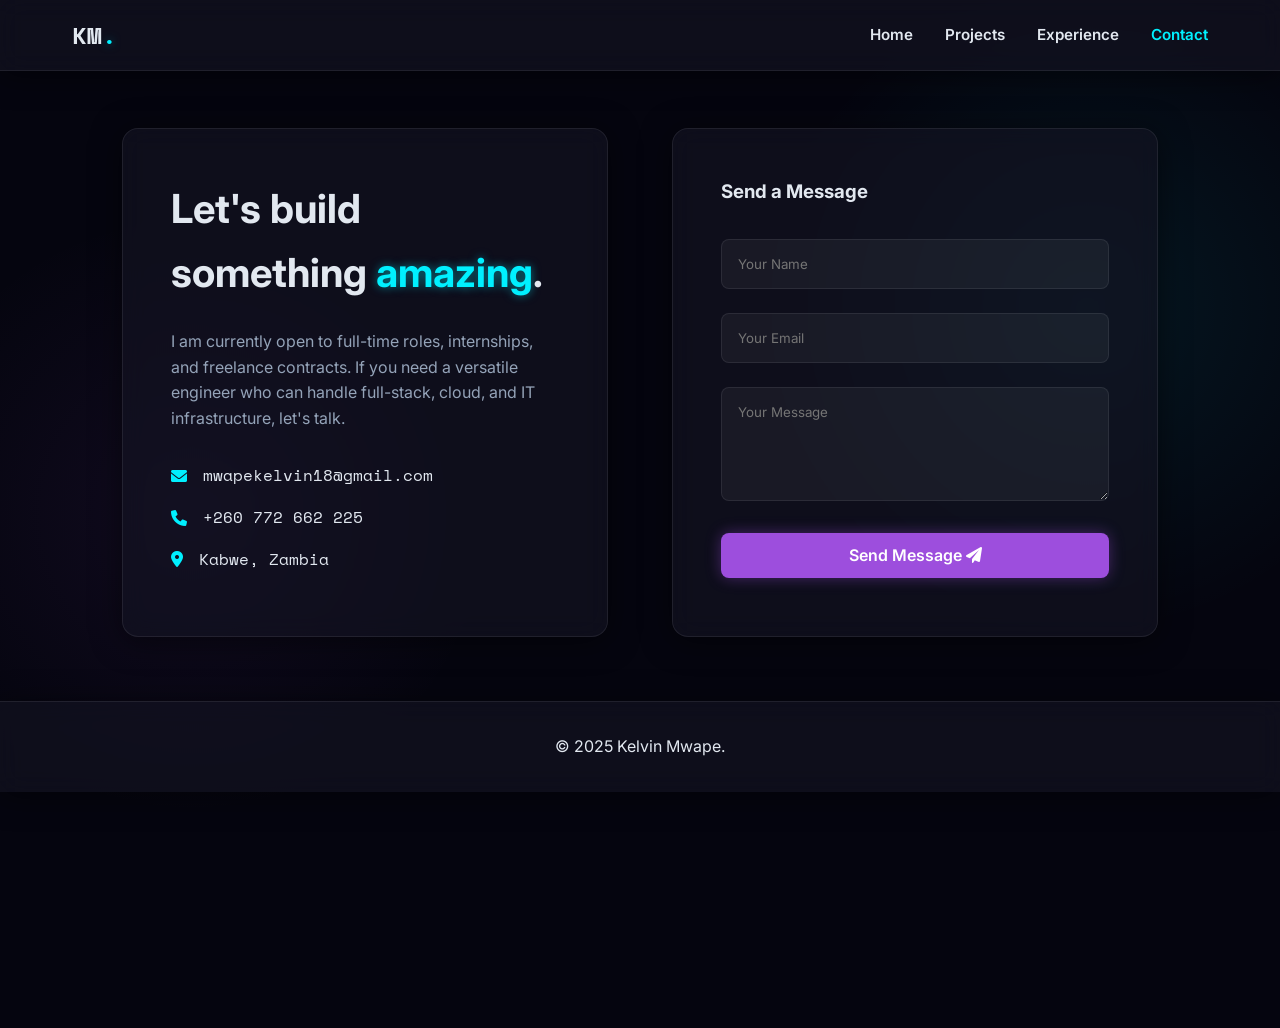
==== contact.html @ 77f8a7f3 "Complete multi-page elite portfolio" ====
<!DOCTYPE html>
<html lang="en">
<head>
  <meta charset="UTF-8">
  <title>Contact | Kelvin Mwape</title>
  <link rel="stylesheet" href="https://cdnjs.cloudflare.com/ajax/libs/font-awesome/6.0.0-beta3/css/all.min.css">
  <link href="https://fonts.googleapis.com/css2?family=Inter:wght@400;600;800&family=Space+Mono&display=swap" rel="stylesheet">
  <link rel="stylesheet" href="css/style.css">
</head>
<body>
  <nav class="navbar glass">
    <div class="nav-container">
      <a href="index.html" class="logo">KM<span class="neon-text">.</span></a>
      <ul class="nav-links">
        <li><a href="index.html">Home</a></li>
        <li><a href="projects.html">Projects</a></li>
        <li><a href="experience.html">Experience</a></li>
        <li><a href="contact.html" class="active">Contact</a></li>
      </ul>
      <div class="hamburger" id="hamburger"><i class="fas fa-bars"></i></div>
    </div>
  </nav>

  <main class="page-container page-transition contact-layout">
    <div class="contact-info glass">
      <h1>Let's build something <span class="neon-text">amazing</span>.</h1>
      <p>I am currently open to full-time roles, internships, and freelance contracts. If you need a versatile engineer who can handle full-stack, cloud, and IT infrastructure, let's talk.</p>
      
      <div class="info-item"><i class="fas fa-envelope"></i> mwapekelvin18@gmail.com</div>
      <div class="info-item"><i class="fas fa-phone"></i> +260 772 662 225</div>
      <div class="info-item"><i class="fas fa-map-marker-alt"></i> Kabwe, Zambia</div>
    </div>

    <form class="contact-form glass" action="https://formspree.io/f/YOUR_FORMSPREE_ID" method="POST">
      <h3>Send a Message</h3>
      <div class="input-group">
        <input type="text" name="name" placeholder="Your Name" required>
      </div>
      <div class="input-group">
        <input type="email" name="email" placeholder="Your Email" required>
      </div>
      <div class="input-group">
        <textarea name="message" rows="5" placeholder="Your Message" required></textarea>
      </div>
      <button type="submit" class="btn-primary full-width">Send Message <i class="fas fa-paper-plane"></i></button>
    </form>
  </main>

  <footer class="footer glass"><p>© 2025 Kelvin Mwape.</p></footer>
  <script src="js/main.js"></script>
</body>
</html>
---- css/style.css ----
:root {
  --bg: #05050f;
  --bg-card: rgba(20, 20, 35, 0.6);
  --text: #e2e8f0;
  --text-muted: #94a3b8;
  --neon-blue: #00f0ff;
  --neon-purple: #9d4edd;
  --border: rgba(255, 255, 255, 0.08);
  --font-main: 'Inter', sans-serif;
  --font-mono: 'Space Mono', monospace;
}

* { margin: 0; padding: 0; box-sizing: border-box; }

body {
  background-color: var(--bg);
  background-image: 
    radial-gradient(circle at 15% 50%, rgba(157, 78, 221, 0.08), transparent 25%),
    radial-gradient(circle at 85% 30%, rgba(0, 240, 255, 0.08), transparent 25%);
  color: var(--text);
  font-family: var(--font-main);
  line-height: 1.6;
  min-height: 100vh;
  overflow-x: hidden;
}

a { text-decoration: none; color: inherit; }
.neon-text { color: var(--neon-blue); text-shadow: 0 0 10px rgba(0, 240, 255, 0.5); }

.glass {
  background: var(--bg-card);
  backdrop-filter: blur(12px);
  -webkit-backdrop-filter: blur(12px);
  border: 1px solid var(--border);
  border-radius: 16px;
  box-shadow: 0 4px 30px rgba(0, 0, 0, 0.5);
}

.navbar {
  position: fixed; top: 0; left: 0; width: 100%; z-index: 1000;
  border-radius: 0; border-top: none; border-left: none; border-right: none;
  border-bottom: 1px solid var(--border);
}
.nav-container {
  max-width: 1200px; margin: 0 auto; padding: 1rem 2rem;
  display: flex; justify-content: space-between; align-items: center;
}
.logo { font-family: var(--font-mono); font-size: 1.5rem; font-weight: 700; }
.nav-links { display: flex; gap: 2rem; list-style: none; }
.nav-links a { font-weight: 600; transition: color 0.3s; font-size: 0.95rem; }
.nav-links a:hover, .nav-links a.active { color: var(--neon-blue); }
.hamburger { display: none; cursor: pointer; font-size: 1.5rem; }

.hero {
  min-height: 100vh; display: flex; align-items: center; justify-content: center;
  padding: 8rem 2rem 4rem;
}
.hero-content {
  max-width: 1100px; display: grid; grid-template-columns: 1fr 1fr;
  gap: 4rem; align-items: center;
}
.greeting { font-family: var(--font-mono); color: var(--neon-purple); margin-bottom: 1rem; display: block; }
.glitch { font-size: 4rem; font-weight: 800; line-height: 1.1; margin-bottom: 1rem; }
.role { font-size: 1.5rem; font-weight: 400; color: var(--text-muted); margin-bottom: 1.5rem; }
.bio { font-size: 1.1rem; color: var(--text-muted); margin-bottom: 2rem; max-width: 500px; }

.hero-cta { display: flex; gap: 1rem; }
.btn-primary, .btn-outline {
  padding: 0.8rem 2rem; border-radius: 8px; font-weight: 600;
  transition: all 0.3s ease; cursor: pointer; font-family: var(--font-main); font-size: 1rem;
}
.btn-primary { background: var(--neon-purple); color: white; border: none; box-shadow: 0 0 15px rgba(157, 78, 221, 0.4); }
.btn-primary:hover { background: #b562ff; box-shadow: 0 0 25px rgba(157, 78, 221, 0.7); }
.btn-outline { background: transparent; border: 1px solid var(--neon-blue); color: var(--neon-blue); }
.btn-outline:hover { background: rgba(0, 240, 255, 0.1); }

.hero-avatar {
  position: relative; width: 100%; max-width: 350px; aspect-ratio: 1;
  border-radius: 50%; padding: 10px; justify-self: center;
}
.hero-avatar img { width: 100%; height: 100%; object-fit: cover; border-radius: 50%; position: relative; z-index: 2; }
.avatar-glow {
  position: absolute; top: 0; left: 0; width: 100%; height: 100%;
  border-radius: 50%; background: conic-gradient(var(--neon-blue), var(--neon-purple), var(--neon-blue));
  filter: blur(20px); z-index: 1; animation: spin 4s linear infinite;
}

.stats-section {
  max-width: 1100px; margin: 0 auto 4rem; padding: 0 2rem;
  display: grid; grid-template-columns: repeat(3, 1fr); gap: 2rem; text-align: center;
}
.stat-box { padding: 2rem; }
.stat-box h3 { font-size: 2.5rem; color: var(--neon-blue); font-family: var(--font-mono); }
.stat-box p { color: var(--text-muted); text-transform: uppercase; letter-spacing: 1px; font-size: 0.9rem; }

.page-container { max-width: 1100px; margin: 8rem auto 4rem; padding: 0 2rem; }
.page-title { font-size: 3rem; margin-bottom: 0.5rem; }
.page-subtitle { color: var(--text-muted); margin-bottom: 3rem; font-family: var(--font-mono); }

.projects-grid { display: grid; grid-template-columns: repeat(auto-fit, minmax(300px, 1fr)); gap: 2rem; }
.project-card { padding: 2rem; cursor: pointer; transition: transform 0.3s, box-shadow 0.3s; }
.project-card:hover { transform: translateY(-5px); box-shadow: 0 10px 30px rgba(0, 240, 255, 0.1); border-color: var(--neon-blue); }
.project-icon { font-size: 2rem; color: var(--neon-purple); margin-bottom: 1rem; }
.project-card h3 { font-size: 1.3rem; margin-bottom: 0.5rem; }
.project-card p { color: var(--text-muted); font-size: 0.9rem; font-family: var(--font-mono); }

.modal {
  display: none; position: fixed; top: 0; left: 0; width: 100%; height: 100%;
  background: rgba(0, 0, 0, 0.8); backdrop-filter: blur(5px);
  z-index: 2000; align-items: center; justify-content: center; padding: 2rem;
}
.modal.active { display: flex; }
.modal-content { max-width: 600px; width: 100%; padding: 3rem; position: relative; animation: slideUp 0.3s ease; }
.close-btn { position: absolute; top: 1rem; right: 1.5rem; font-size: 2rem; cursor: pointer; color: var(--text-muted); }
.close-btn:hover { color: white; }

.timeline { position: relative; margin: 2rem 0 4rem; }
.timeline::before { content: ''; position: absolute; left: 0; top: 0; width: 2px; height: 100%; background: var(--border); }
.timeline-item { position: relative; padding-left: 3rem; margin-bottom: 3rem; }
.timeline-dot { position: absolute; left: -6px; top: 5px; width: 14px; height: 14px; border-radius: 50%; background: var(--neon-blue); box-shadow: 0 0 10px var(--neon-blue); }
.timeline-content { padding: 2rem; }
.timeline-content .date { font-family: var(--font-mono); color: var(--neon-purple); font-size: 0.9rem; }
.timeline-content h3 { margin: 0.5rem 0 0.2rem; }
.timeline-content h4 { color: var(--text-muted); font-weight: 400; margin-bottom: 1rem; }

.sub-title { font-size: 2rem; margin-bottom: 2rem; }
.certs-grid { display: grid; grid-template-columns: repeat(auto-fit, minmax(250px, 1fr)); gap: 1.5rem; }
.cert-card { padding: 1.5rem; display: flex; align-items: center; gap: 1rem; font-weight: 600; }
.cert-card i { font-size: 1.5rem; }

.contact-layout { display: grid; grid-template-columns: 1fr 1fr; gap: 4rem; }
.contact-info { padding: 3rem; }
.contact-info h1 { font-size: 2.5rem; margin-bottom: 1.5rem; }
.contact-info p { color: var(--text-muted); margin-bottom: 2rem; }
.info-item { display: flex; align-items: center; gap: 1rem; margin-bottom: 1rem; font-family: var(--font-mono); }
.info-item i { color: var(--neon-blue); }
.contact-form { padding: 3rem; }
.contact-form h3 { margin-bottom: 2rem; }
.input-group { margin-bottom: 1.5rem; }
.input-group input, .input-group textarea {
  width: 100%; padding: 1rem; background: rgba(255,255,255,0.05);
  border: 1px solid var(--border); border-radius: 8px; color: white;
  font-family: var(--font-main); resize: vertical;
}
.input-group input:focus, .input-group textarea:focus { outline: none; border-color: var(--neon-blue); background: rgba(0, 240, 255, 0.05); }
.full-width { width: 100%; }

.footer { text-align: center; padding: 2rem; margin-top: 4rem; border-radius: 0; border-bottom: none; border-left: none; border-right: none; }
.footer-socials a { margin: 0 0.5rem; color: var(--text-muted); font-size: 1.2rem; transition: color 0.3s; }
.footer-socials a:hover { color: var(--neon-blue); }

@keyframes spin { 100% { transform: rotate(360deg); } }
@keyframes slideUp { from { opacity: 0; transform: translateY(30px); } to { opacity: 1; transform: translateY(0); } }
.page-transition { animation: fadeIn 0.5s ease-out; }
@keyframes fadeIn { from { opacity: 0; transform: translateY(10px); } to { opacity: 1; transform: translateY(0); } }

@media (max-width: 900px) {
  .hero-content, .contact-layout { grid-template-columns: 1fr; text-align: center; gap: 2rem; }
  .hero-avatar { order: -1; max-width: 250px; }
  .bio { margin: 0 auto 2rem; }
  .hero-cta { justify-content: center; }
  .glitch { font-size: 3rem; }
  .nav-links {
    display: none; position: absolute; top: 100%; left: 0; width: 100%;
    background: var(--bg-card); flex-direction: column; padding: 2rem; gap: 1.5rem;
    border-bottom: 1px solid var(--border);
  }
  .nav-links.active { display: flex; }
  .hamburger { display: block; }
  .stats-section { grid-template-columns: 1fr; }
  .timeline::before { left: 20px; }
  .timeline-item { padding-left: 4rem; }
  .timeline-dot { left: 13px; }
}
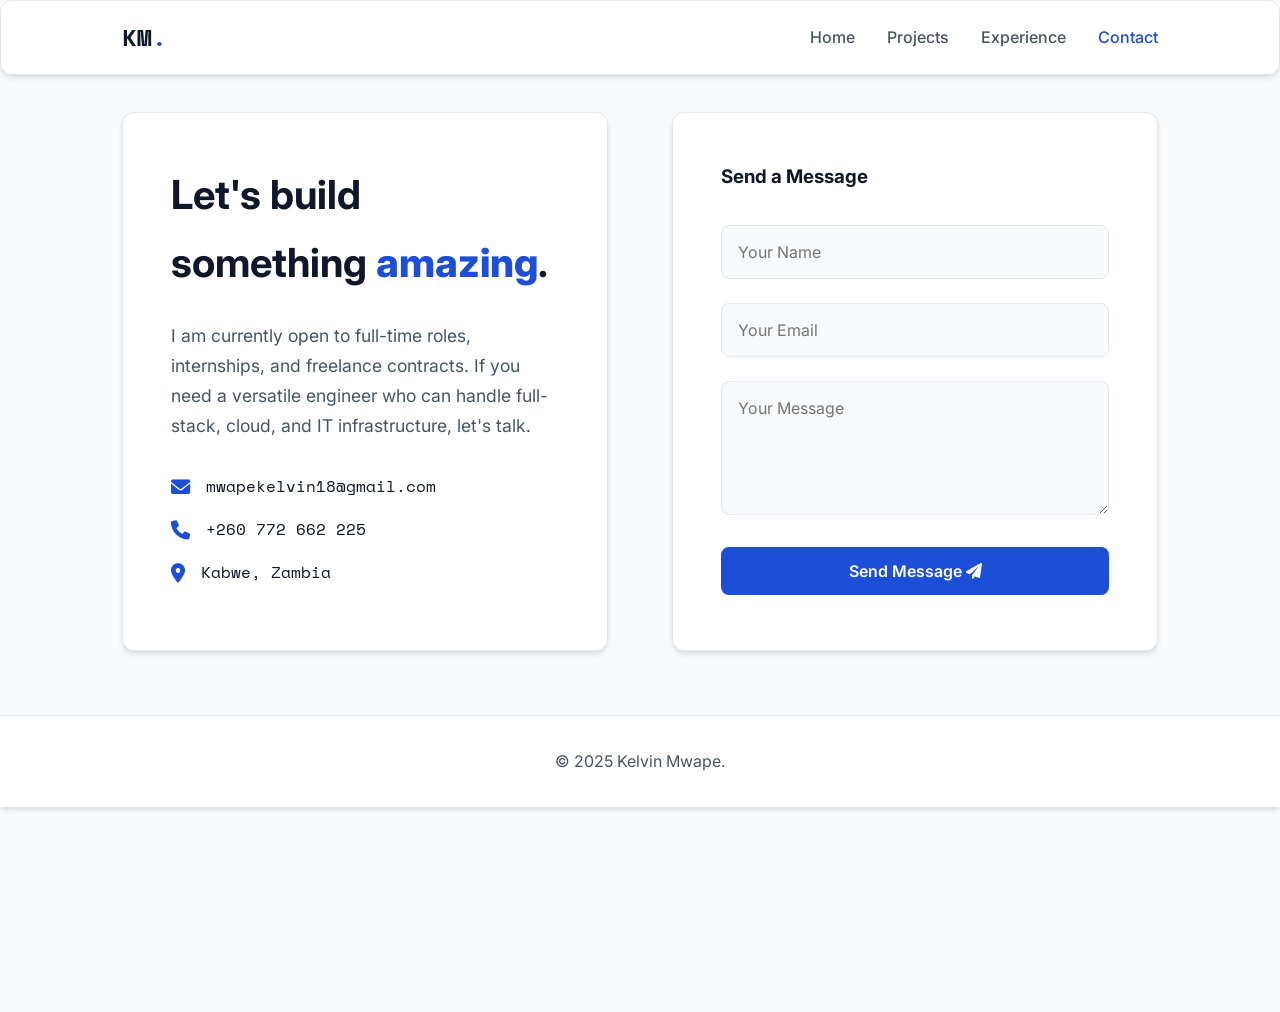
==== commit 0d31ef53: "Added professional favicon for sharing" ====
--- a/contact.html
+++ b/contact.html
@@ -3,6 +3,7 @@
 <head>
   <meta charset="UTF-8">
   <title>Contact | Kelvin Mwape</title>
+  <link rel="icon" href="favicon.svg" type="image/svg+xml">
   <link rel="stylesheet" href="https://cdnjs.cloudflare.com/ajax/libs/font-awesome/6.0.0-beta3/css/all.min.css">
   <link href="https://fonts.googleapis.com/css2?family=Inter:wght@400;600;800&family=Space+Mono&display=swap" rel="stylesheet">
   <link rel="stylesheet" href="css/style.css">
--- a/css/style.css
+++ b/css/style.css
@@ -1,174 +1,534 @@
 :root {
-  --bg: #05050f;
-  --bg-card: rgba(20, 20, 35, 0.6);
-  --text: #e2e8f0;
-  --text-muted: #94a3b8;
-  --neon-blue: #00f0ff;
-  --neon-purple: #9d4edd;
-  --border: rgba(255, 255, 255, 0.08);
+  /* High Contrast Light Theme Palette */
+  --bg-main: #f8fafc;      /* Very light gray-blue */
+  --bg-card: #ffffff;      /* Pure white for cards */
+  --text-main: #0f172a;    /* Deep navy/slate for excellent readability */
+  --text-muted: #475569;   /* Dark gray for secondary text (passes WCAG AA) */
+  --primary: #1d4ed8;      /* Strong, accessible blue */
+  --primary-hover: #1e3a8a;/* Darker blue for hover states */
+  --border: #e2e8f0;       /* Subtle border for structure */
+  --shadow: 0 4px 6px -1px rgba(0, 0, 0, 0.1), 0 2px 4px -1px rgba(0, 0, 0, 0.06);
   --font-main: 'Inter', sans-serif;
   --font-mono: 'Space Mono', monospace;
 }
 
-* { margin: 0; padding: 0; box-sizing: border-box; }
+* { 
+  margin: 0; 
+  padding: 0; 
+  box-sizing: border-box; 
+  scroll-behavior: smooth;
+}
 
 body {
-  background-color: var(--bg);
-  background-image: 
-    radial-gradient(circle at 15% 50%, rgba(157, 78, 221, 0.08), transparent 25%),
-    radial-gradient(circle at 85% 30%, rgba(0, 240, 255, 0.08), transparent 25%);
-  color: var(--text);
+  background-color: var(--bg-main);
+  color: var(--text-main);
   font-family: var(--font-main);
-  line-height: 1.6;
+  line-height: 1.7;
   min-height: 100vh;
-  overflow-x: hidden;
-}
-
-a { text-decoration: none; color: inherit; }
-.neon-text { color: var(--neon-blue); text-shadow: 0 0 10px rgba(0, 240, 255, 0.5); }
-
+}
+
+a { 
+  text-decoration: none; 
+  color: var(--primary); 
+  transition: color 0.2s ease;
+}
+
+a:hover { 
+  color: var(--primary-hover); 
+}
+
+/* Accessible Focus States for Keyboard Navigation */
+a:focus-visible, button:focus-visible, input:focus-visible, textarea:focus-visible {
+  outline: 3px solid var(--primary);
+  outline-offset: 2px;
+}
+
+/* Clean Cards instead of Glassmorphism */
 .glass {
   background: var(--bg-card);
-  backdrop-filter: blur(12px);
-  -webkit-backdrop-filter: blur(12px);
   border: 1px solid var(--border);
-  border-radius: 16px;
-  box-shadow: 0 4px 30px rgba(0, 0, 0, 0.5);
-}
-
+  border-radius: 12px;
+  box-shadow: var(--shadow);
+  transition: transform 0.2s ease, box-shadow 0.2s ease;
+}
+
+/* NAVIGATION */
 .navbar {
-  position: fixed; top: 0; left: 0; width: 100%; z-index: 1000;
-  border-radius: 0; border-top: none; border-left: none; border-right: none;
+  position: fixed; 
+  top: 0; 
+  left: 0; 
+  width: 100%; 
+  z-index: 1000;
+  background: var(--bg-card);
   border-bottom: 1px solid var(--border);
 }
 .nav-container {
-  max-width: 1200px; margin: 0 auto; padding: 1rem 2rem;
-  display: flex; justify-content: space-between; align-items: center;
-}
-.logo { font-family: var(--font-mono); font-size: 1.5rem; font-weight: 700; }
-.nav-links { display: flex; gap: 2rem; list-style: none; }
-.nav-links a { font-weight: 600; transition: color 0.3s; font-size: 0.95rem; }
-.nav-links a:hover, .nav-links a.active { color: var(--neon-blue); }
-.hamburger { display: none; cursor: pointer; font-size: 1.5rem; }
-
+  max-width: 1100px; 
+  margin: 0 auto; 
+  padding: 1rem 2rem;
+  display: flex; 
+  justify-content: space-between; 
+  align-items: center;
+}
+.logo { 
+  font-family: var(--font-mono); 
+  font-size: 1.5rem; 
+  font-weight: 700; 
+  color: var(--text-main); 
+}
+.neon-text { 
+  color: var(--primary); 
+  font-weight: 800;
+}
+.nav-links { 
+  display: flex; 
+  gap: 2rem; 
+  list-style: none; 
+}
+.nav-links a { 
+  font-weight: 500; 
+  color: var(--text-muted); 
+  font-size: 1rem; 
+}
+.nav-links a:hover, .nav-links a.active { 
+  color: var(--primary); 
+}
+.hamburger { 
+  display: none; 
+  cursor: pointer; 
+  font-size: 1.5rem; 
+  color: var(--text-main); 
+}
+
+/* HERO SECTION */
 .hero {
-  min-height: 100vh; display: flex; align-items: center; justify-content: center;
+  min-height: 90vh; 
+  display: flex; 
+  align-items: center; 
+  justify-content: center;
   padding: 8rem 2rem 4rem;
 }
 .hero-content {
-  max-width: 1100px; display: grid; grid-template-columns: 1fr 1fr;
-  gap: 4rem; align-items: center;
-}
-.greeting { font-family: var(--font-mono); color: var(--neon-purple); margin-bottom: 1rem; display: block; }
-.glitch { font-size: 4rem; font-weight: 800; line-height: 1.1; margin-bottom: 1rem; }
-.role { font-size: 1.5rem; font-weight: 400; color: var(--text-muted); margin-bottom: 1.5rem; }
-.bio { font-size: 1.1rem; color: var(--text-muted); margin-bottom: 2rem; max-width: 500px; }
-
-.hero-cta { display: flex; gap: 1rem; }
+  max-width: 1100px; 
+  display: grid; 
+  grid-template-columns: 1fr 1fr;
+  gap: 4rem; 
+  align-items: center;
+}
+.greeting { 
+  font-family: var(--font-mono); 
+  color: var(--text-muted); 
+  margin-bottom: 1rem; 
+  display: block; 
+  font-size: 1rem;
+}
+h1.glitch { 
+  font-size: 3.5rem; 
+  font-weight: 800; 
+  line-height: 1.1; 
+  margin-bottom: 1rem; 
+  color: var(--text-main);
+}
+.role { 
+  font-size: 1.25rem; 
+  font-weight: 600; 
+  color: var(--text-muted); 
+  margin-bottom: 1.5rem; 
+}
+.bio { 
+  font-size: 1.1rem; 
+  color: var(--text-muted); 
+  margin-bottom: 2rem; 
+  max-width: 550px; 
+}
+
+.hero-cta { 
+  display: flex; 
+  gap: 1rem; 
+}
 .btn-primary, .btn-outline {
-  padding: 0.8rem 2rem; border-radius: 8px; font-weight: 600;
-  transition: all 0.3s ease; cursor: pointer; font-family: var(--font-main); font-size: 1rem;
-}
-.btn-primary { background: var(--neon-purple); color: white; border: none; box-shadow: 0 0 15px rgba(157, 78, 221, 0.4); }
-.btn-primary:hover { background: #b562ff; box-shadow: 0 0 25px rgba(157, 78, 221, 0.7); }
-.btn-outline { background: transparent; border: 1px solid var(--neon-blue); color: var(--neon-blue); }
-.btn-outline:hover { background: rgba(0, 240, 255, 0.1); }
+  padding: 0.75rem 1.75rem; 
+  border-radius: 8px; 
+  font-weight: 600;
+  font-family: var(--font-main); 
+  font-size: 1rem; 
+  cursor: pointer;
+  transition: all 0.2s ease;
+  text-align: center;
+}
+.btn-primary { 
+  background: var(--primary); 
+  color: white; 
+  border: 2px solid var(--primary); 
+}
+.btn-primary:hover { 
+  background: var(--primary-hover); 
+  border-color: var(--primary-hover);
+  color: white;
+}
+.btn-outline { 
+  background: transparent; 
+  border: 2px solid var(--border); 
+  color: var(--text-main); 
+}
+.btn-outline:hover { 
+  border-color: var(--primary); 
+  color: var(--primary); 
+}
 
 .hero-avatar {
-  position: relative; width: 100%; max-width: 350px; aspect-ratio: 1;
-  border-radius: 50%; padding: 10px; justify-self: center;
-}
-.hero-avatar img { width: 100%; height: 100%; object-fit: cover; border-radius: 50%; position: relative; z-index: 2; }
-.avatar-glow {
-  position: absolute; top: 0; left: 0; width: 100%; height: 100%;
-  border-radius: 50%; background: conic-gradient(var(--neon-blue), var(--neon-purple), var(--neon-blue));
-  filter: blur(20px); z-index: 1; animation: spin 4s linear infinite;
-}
-
+  position: relative; 
+  width: 100%; 
+  max-width: 320px; 
+  aspect-ratio: 1;
+  border-radius: 50%; 
+  padding: 8px; 
+  justify-self: center;
+  background: var(--bg-card);
+  border: 1px solid var(--border);
+  box-shadow: var(--shadow);
+}
+.hero-avatar img { 
+  width: 100%; 
+  height: 100%; 
+  object-fit: cover; 
+  border-radius: 50%; 
+}
+.avatar-glow { 
+  display: none; /* Removed for a cleaner, accessible look */
+}
+
+/* STATS */
 .stats-section {
-  max-width: 1100px; margin: 0 auto 4rem; padding: 0 2rem;
-  display: grid; grid-template-columns: repeat(3, 1fr); gap: 2rem; text-align: center;
-}
-.stat-box { padding: 2rem; }
-.stat-box h3 { font-size: 2.5rem; color: var(--neon-blue); font-family: var(--font-mono); }
-.stat-box p { color: var(--text-muted); text-transform: uppercase; letter-spacing: 1px; font-size: 0.9rem; }
-
-.page-container { max-width: 1100px; margin: 8rem auto 4rem; padding: 0 2rem; }
-.page-title { font-size: 3rem; margin-bottom: 0.5rem; }
-.page-subtitle { color: var(--text-muted); margin-bottom: 3rem; font-family: var(--font-mono); }
-
-.projects-grid { display: grid; grid-template-columns: repeat(auto-fit, minmax(300px, 1fr)); gap: 2rem; }
-.project-card { padding: 2rem; cursor: pointer; transition: transform 0.3s, box-shadow 0.3s; }
-.project-card:hover { transform: translateY(-5px); box-shadow: 0 10px 30px rgba(0, 240, 255, 0.1); border-color: var(--neon-blue); }
-.project-icon { font-size: 2rem; color: var(--neon-purple); margin-bottom: 1rem; }
-.project-card h3 { font-size: 1.3rem; margin-bottom: 0.5rem; }
-.project-card p { color: var(--text-muted); font-size: 0.9rem; font-family: var(--font-mono); }
-
+  max-width: 1100px; 
+  margin: 0 auto 4rem; 
+  padding: 0 2rem;
+  display: grid; 
+  grid-template-columns: repeat(3, 1fr); 
+  gap: 2rem; 
+  text-align: center;
+}
+.stat-box { 
+  padding: 2rem; 
+}
+.stat-box h3 { 
+  font-size: 2.5rem; 
+  color: var(--primary); 
+  font-family: var(--font-mono); 
+  margin-bottom: 0.5rem;
+}
+.stat-box p { 
+  color: var(--text-muted); 
+  font-weight: 600; 
+  font-size: 1rem; 
+}
+
+/* PAGE CONTAINERS */
+.page-container { 
+  max-width: 1100px; 
+  margin: 7rem auto 4rem; 
+  padding: 0 2rem; 
+}
+.page-title { 
+  font-size: 2.5rem; 
+  font-weight: 800; 
+  margin-bottom: 0.5rem; 
+  color: var(--text-main);
+}
+.page-subtitle { 
+  color: var(--text-muted); 
+  margin-bottom: 3rem; 
+  font-size: 1.1rem;
+}
+
+/* PROJECTS */
+.projects-grid { 
+  display: grid; 
+  grid-template-columns: repeat(auto-fit, minmax(320px, 1fr)); 
+  gap: 2rem; 
+}
+.project-card { 
+  padding: 2rem; 
+  cursor: pointer; 
+}
+.project-card:hover { 
+  transform: translateY(-4px); 
+  border-color: var(--primary);
+}
+.project-icon { 
+  font-size: 2rem; 
+  color: var(--primary); 
+  margin-bottom: 1rem; 
+}
+.project-card h3 { 
+  font-size: 1.25rem; 
+  margin-bottom: 0.5rem; 
+  color: var(--text-main);
+}
+.project-card p { 
+  color: var(--text-muted); 
+  font-size: 0.95rem; 
+  font-family: var(--font-mono); 
+}
+
+/* MODALS */
 .modal {
-  display: none; position: fixed; top: 0; left: 0; width: 100%; height: 100%;
-  background: rgba(0, 0, 0, 0.8); backdrop-filter: blur(5px);
-  z-index: 2000; align-items: center; justify-content: center; padding: 2rem;
-}
-.modal.active { display: flex; }
-.modal-content { max-width: 600px; width: 100%; padding: 3rem; position: relative; animation: slideUp 0.3s ease; }
-.close-btn { position: absolute; top: 1rem; right: 1.5rem; font-size: 2rem; cursor: pointer; color: var(--text-muted); }
-.close-btn:hover { color: white; }
-
-.timeline { position: relative; margin: 2rem 0 4rem; }
-.timeline::before { content: ''; position: absolute; left: 0; top: 0; width: 2px; height: 100%; background: var(--border); }
-.timeline-item { position: relative; padding-left: 3rem; margin-bottom: 3rem; }
-.timeline-dot { position: absolute; left: -6px; top: 5px; width: 14px; height: 14px; border-radius: 50%; background: var(--neon-blue); box-shadow: 0 0 10px var(--neon-blue); }
-.timeline-content { padding: 2rem; }
-.timeline-content .date { font-family: var(--font-mono); color: var(--neon-purple); font-size: 0.9rem; }
-.timeline-content h3 { margin: 0.5rem 0 0.2rem; }
-.timeline-content h4 { color: var(--text-muted); font-weight: 400; margin-bottom: 1rem; }
-
-.sub-title { font-size: 2rem; margin-bottom: 2rem; }
-.certs-grid { display: grid; grid-template-columns: repeat(auto-fit, minmax(250px, 1fr)); gap: 1.5rem; }
-.cert-card { padding: 1.5rem; display: flex; align-items: center; gap: 1rem; font-weight: 600; }
-.cert-card i { font-size: 1.5rem; }
-
-.contact-layout { display: grid; grid-template-columns: 1fr 1fr; gap: 4rem; }
-.contact-info { padding: 3rem; }
-.contact-info h1 { font-size: 2.5rem; margin-bottom: 1.5rem; }
-.contact-info p { color: var(--text-muted); margin-bottom: 2rem; }
-.info-item { display: flex; align-items: center; gap: 1rem; margin-bottom: 1rem; font-family: var(--font-mono); }
-.info-item i { color: var(--neon-blue); }
-.contact-form { padding: 3rem; }
-.contact-form h3 { margin-bottom: 2rem; }
-.input-group { margin-bottom: 1.5rem; }
+  display: none; 
+  position: fixed; 
+  top: 0; left: 0; 
+  width: 100%; height: 100%;
+  background: rgba(15, 23, 42, 0.6); /* Dark overlay for contrast */
+  backdrop-filter: blur(4px);
+  z-index: 2000; 
+  align-items: center; 
+  justify-content: center; 
+  padding: 2rem;
+}
+.modal.active { 
+  display: flex; 
+}
+.modal-content { 
+  max-width: 650px; 
+  width: 100%; 
+  padding: 3rem; 
+  position: relative; 
+  background: var(--bg-card);
+  animation: slideUp 0.3s ease; 
+}
+.modal-content h2 { 
+  color: var(--text-main); 
+  margin-bottom: 1rem;
+}
+.modal-content p { 
+  color: var(--text-muted); 
+  font-size: 1.1rem;
+}
+.close-btn { 
+  position: absolute; 
+  top: 1rem; 
+  right: 1.5rem; 
+  font-size: 2rem; 
+  cursor: pointer; 
+  color: var(--text-muted); 
+  transition: color 0.2s;
+}
+.close-btn:hover { 
+  color: var(--text-main); 
+}
+
+/* TIMELINE */
+.timeline { 
+  position: relative; 
+  margin: 2rem 0 4rem; 
+}
+.timeline::before { 
+  content: ''; 
+  position: absolute; 
+  left: 0; 
+  top: 0; 
+  width: 2px; 
+  height: 100%; 
+  background: var(--border); 
+}
+.timeline-item { 
+  position: relative; 
+  padding-left: 3rem; 
+  margin-bottom: 2rem; 
+}
+.timeline-dot { 
+  position: absolute; 
+  left: -6px; 
+  top: 8px; 
+  width: 14px; 
+  height: 14px; 
+  border-radius: 50%; 
+  background: var(--primary); 
+}
+.timeline-content { 
+  padding: 2rem; 
+}
+.timeline-content .date { 
+  font-family: var(--font-mono); 
+  color: var(--primary); 
+  font-weight: 600; 
+  font-size: 0.9rem; 
+}
+.timeline-content h3 { 
+  margin: 0.5rem 0 0.2rem; 
+  color: var(--text-main);
+}
+.timeline-content h4 { 
+  color: var(--text-muted); 
+  font-weight: 600; 
+  margin-bottom: 1rem; 
+}
+
+/* CERTS */
+.sub-title { 
+  font-size: 2rem; 
+  margin-bottom: 2rem; 
+  color: var(--text-main);
+}
+.certs-grid { 
+  display: grid; 
+  grid-template-columns: repeat(auto-fit, minmax(280px, 1fr)); 
+  gap: 1.5rem; 
+}
+.cert-card { 
+  padding: 1.5rem; 
+  display: flex; 
+  align-items: center; 
+  gap: 1rem; 
+  font-weight: 600; 
+  color: var(--text-main);
+}
+.cert-card i { 
+  font-size: 1.5rem; 
+}
+
+/* CONTACT */
+.contact-layout { 
+  display: grid; 
+  grid-template-columns: 1fr 1fr; 
+  gap: 4rem; 
+}
+.contact-info { 
+  padding: 3rem; 
+}
+.contact-info h1 { 
+  font-size: 2.5rem; 
+  margin-bottom: 1.5rem; 
+  color: var(--text-main);
+}
+.contact-info p { 
+  color: var(--text-muted); 
+  margin-bottom: 2rem; 
+  font-size: 1.1rem;
+}
+.info-item { 
+  display: flex; 
+  align-items: center; 
+  gap: 1rem; 
+  margin-bottom: 1rem; 
+  font-family: var(--font-mono); 
+  color: var(--text-main);
+}
+.info-item i { 
+  color: var(--primary); 
+  font-size: 1.2rem;
+}
+.contact-form { 
+  padding: 3rem; 
+}
+.contact-form h3 { 
+  margin-bottom: 2rem; 
+  color: var(--text-main);
+}
+.input-group { 
+  margin-bottom: 1.5rem; 
+}
 .input-group input, .input-group textarea {
-  width: 100%; padding: 1rem; background: rgba(255,255,255,0.05);
-  border: 1px solid var(--border); border-radius: 8px; color: white;
-  font-family: var(--font-main); resize: vertical;
-}
-.input-group input:focus, .input-group textarea:focus { outline: none; border-color: var(--neon-blue); background: rgba(0, 240, 255, 0.05); }
-.full-width { width: 100%; }
-
-.footer { text-align: center; padding: 2rem; margin-top: 4rem; border-radius: 0; border-bottom: none; border-left: none; border-right: none; }
-.footer-socials a { margin: 0 0.5rem; color: var(--text-muted); font-size: 1.2rem; transition: color 0.3s; }
-.footer-socials a:hover { color: var(--neon-blue); }
-
-@keyframes spin { 100% { transform: rotate(360deg); } }
-@keyframes slideUp { from { opacity: 0; transform: translateY(30px); } to { opacity: 1; transform: translateY(0); } }
-.page-transition { animation: fadeIn 0.5s ease-out; }
-@keyframes fadeIn { from { opacity: 0; transform: translateY(10px); } to { opacity: 1; transform: translateY(0); } }
-
+  width: 100%; 
+  padding: 1rem; 
+  background: var(--bg-main);
+  border: 1px solid var(--border); 
+  border-radius: 8px; 
+  color: var(--text-main);
+  font-family: var(--font-main); 
+  font-size: 1rem;
+  resize: vertical;
+}
+.input-group input:focus, .input-group textarea:focus { 
+  border-color: var(--primary); 
+}
+.full-width { 
+  width: 100%; 
+}
+
+/* FOOTER */
+.footer { 
+  text-align: center; 
+  padding: 2rem; 
+  margin-top: 4rem; 
+  border-radius: 0; 
+  border-left: none; 
+  border-right: none; 
+  border-bottom: none; 
+  color: var(--text-muted);
+}
+.footer-socials a { 
+  margin: 0 0.5rem; 
+  color: var(--text-muted); 
+  font-size: 1.2rem; 
+  transition: color 0.2s; 
+}
+.footer-socials a:hover { 
+  color: var(--primary); 
+}
+
+/* ANIMATIONS */
+@keyframes slideUp { 
+  from { opacity: 0; transform: translateY(30px); } 
+  to { opacity: 1; transform: translateY(0); } 
+}
+.page-transition { 
+  animation: fadeIn 0.4s ease-out; 
+}
+@keyframes fadeIn { 
+  from { opacity: 0; } 
+  to { opacity: 1; } 
+}
+
+/* MOBILE RESPONSIVENESS */
 @media (max-width: 900px) {
-  .hero-content, .contact-layout { grid-template-columns: 1fr; text-align: center; gap: 2rem; }
-  .hero-avatar { order: -1; max-width: 250px; }
-  .bio { margin: 0 auto 2rem; }
-  .hero-cta { justify-content: center; }
-  .glitch { font-size: 3rem; }
+  .hero-content, .contact-layout { 
+    grid-template-columns: 1fr; 
+    text-align: center; 
+    gap: 2rem; 
+  }
+  .hero-avatar { 
+    order: -1; 
+    max-width: 220px; 
+  }
+  .bio { 
+    margin: 0 auto 2rem; 
+  }
+  .hero-cta { 
+    justify-content: center; 
+  }
+  h1.glitch { 
+    font-size: 2.5rem; 
+  }
   .nav-links {
-    display: none; position: absolute; top: 100%; left: 0; width: 100%;
-    background: var(--bg-card); flex-direction: column; padding: 2rem; gap: 1.5rem;
+    display: none; 
+    position: absolute; 
+    top: 100%; 
+    left: 0; 
+    width: 100%;
+    background: var(--bg-card); 
+    flex-direction: column; 
+    padding: 2rem; 
+    gap: 1.5rem;
     border-bottom: 1px solid var(--border);
-  }
-  .nav-links.active { display: flex; }
-  .hamburger { display: block; }
-  .stats-section { grid-template-columns: 1fr; }
-  .timeline::before { left: 20px; }
-  .timeline-item { padding-left: 4rem; }
-  .timeline-dot { left: 13px; }
-}
+    box-shadow: var(--shadow);
+  }
+  .nav-links.active { 
+    display: flex; 
+  }
+  .hamburger { 
+    display: block; 
+  }
+  .stats-section { 
+    grid-template-columns: 1fr; 
+    gap: 1rem;
+  }
+  .timeline::before { 
+    left: 20px; 
+  }
+  .timeline-item { 
+    padding-left: 4rem; 
+  }
+  .timeline-dot { 
+    left: 13px; 
+  }
+}
